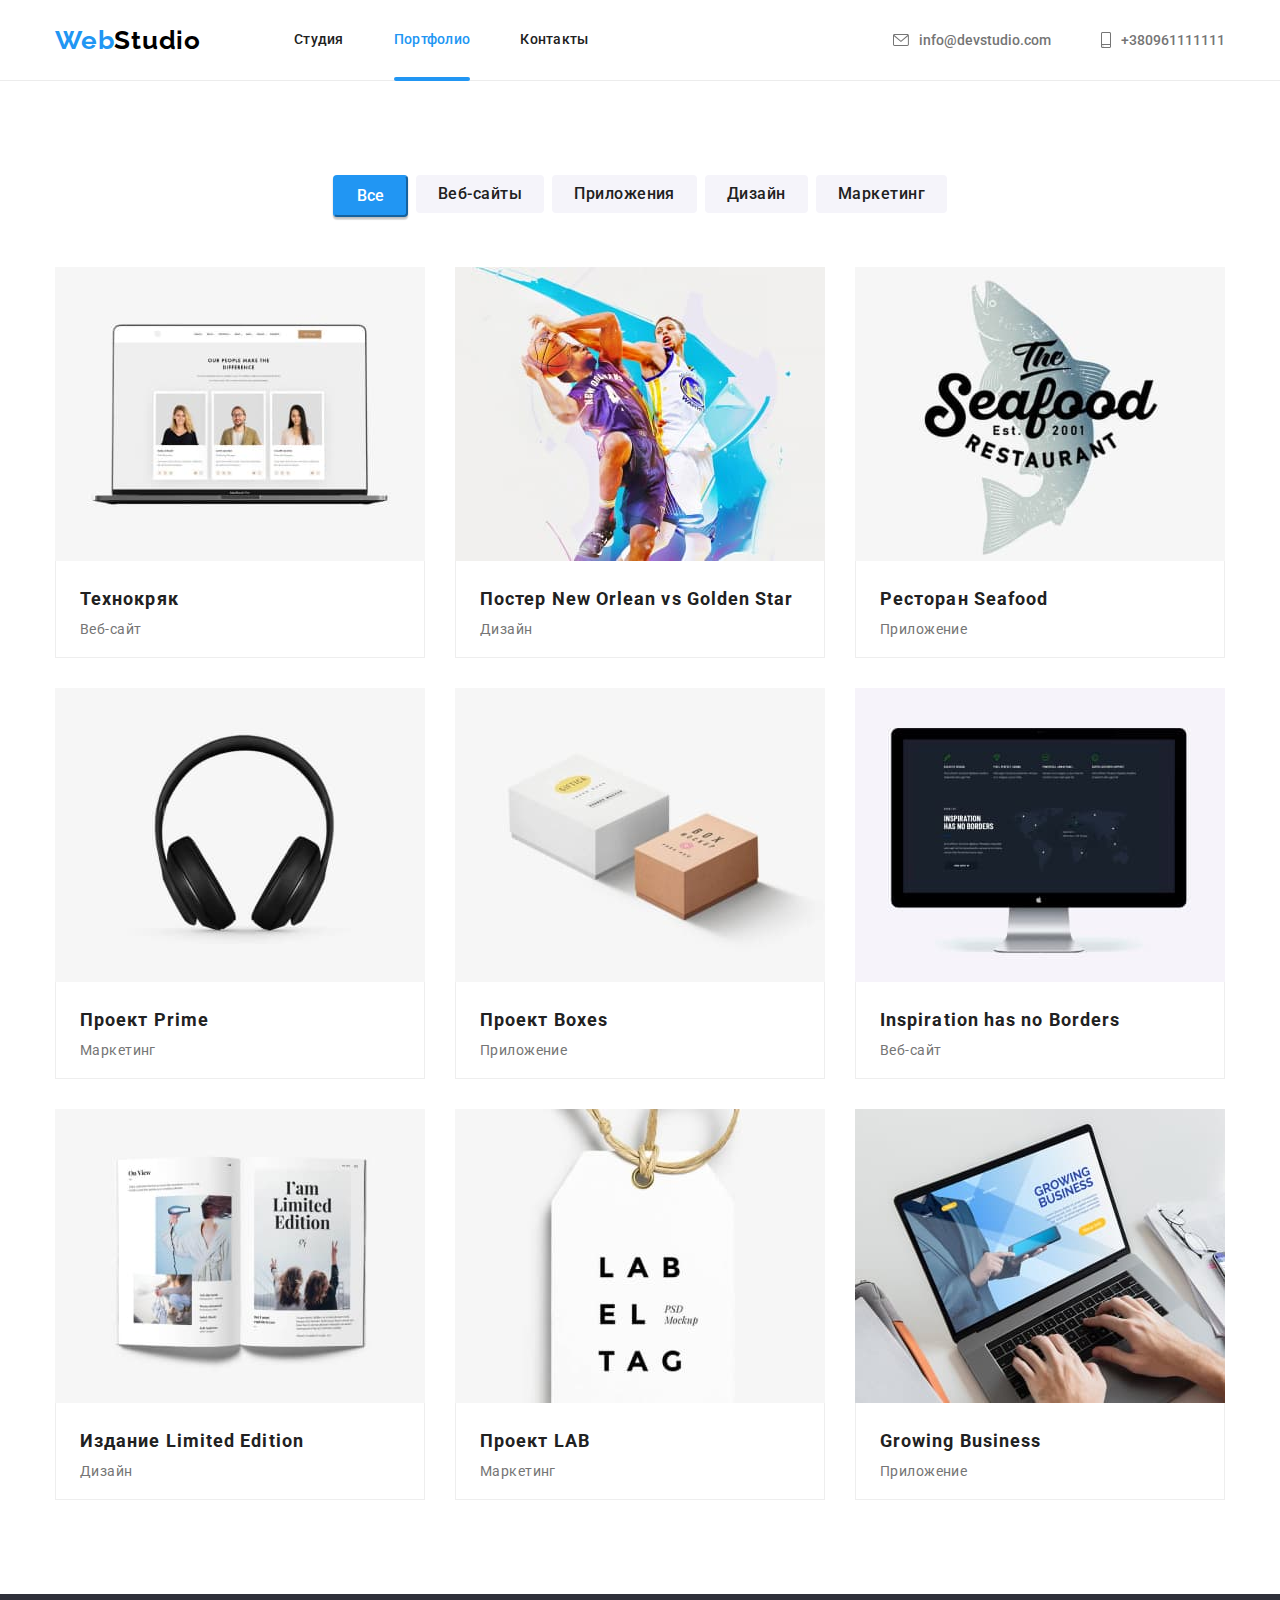
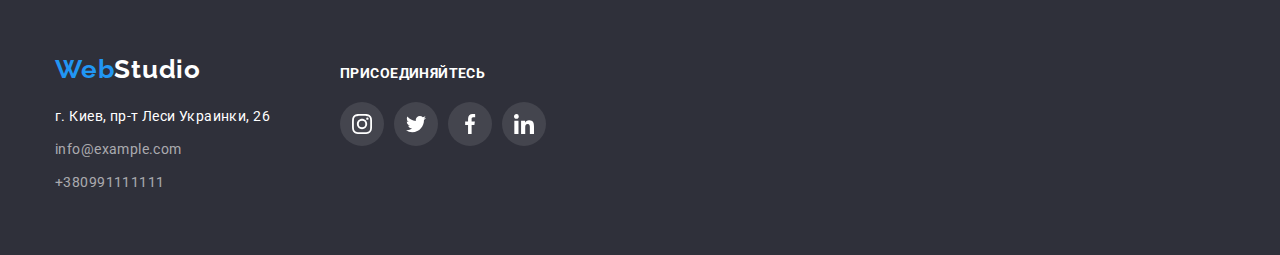
==== portfolio.html @ b9262721 "hw6" ====
<!DOCTYPE html>
<html lang="ru">
  <head>
    <meta charset="UTF-8" />
    <meta http-equiv="X-UA-Compatible" content="IE=edge" />
    <meta name="viewport" content="width=device-width, initial-scale=1.0" />
    <title>portfolio</title>
    <link
      href="https://fonts.googleapis.com/css2?family=Raleway:wght@700&family=Roboto:wght@400;500;700;900&display=swap"
      rel="stylesheet"
    />
    <link
      rel="stylesheet"
      href="https://cdnjs.cloudflare.com/ajax/libs/modern-normalize/1.1.0/modern-normalize.min.css"
    />
    <link rel="stylesheet" href="./css/styles.css" />
  </head>
  <body>
    <header class="header">
      <div class="container main-nav">
        <nav class="nav">
          <a class="link link-logo logo" href="./index.html" lang="en"
            >Web<span class="logo-header">Studio</span></a
          >
          <ul class="list-nav">
            <li class="item"><a class="link" href="./index.html">Студия</a></li>
            <li class="item">
              <a class="link-active" href="./portfolio.html">Портфолио</a>
            </li>
            <li class="item"><a class="link" href="#contacts">Контакты</a></li>
          </ul>
        </nav>
        <!-- contacts -->
        <ul class="list-contacts">
          <li class="item item-contacts">
            <a
              class="link link-contacts"
              href="mailto:info@devstudio.com"
              title="написать письмо"
            >
              <svg class="header-icon" width="16" height="12">
                <use href="./image/icon.svg#icon-envelope"></use>
              </svg>
              info@devstudio.com</a
            >
          </li>
          <li class="item item-contacts">
            <a
              class="link link-contacts"
              href="tel:+380961111111"
              title="позвонить"
            >
              <svg class="header-icon" width="10" height="16">
                <use href="./image/icon.svg#icon-smartphone"></use>
              </svg>
              +380961111111</a
            >
          </li>
        </ul>
      </div>
    </header>
    <main>
      <section class="section portfolio">
        <div class="container">
          <h1 class="title-section">Портфолио</h1>
          <ul class="list filter">
            <li class="item-button item">
              <button class="button-active" type="button">Все</button>
            </li>
            <li class="item-button item">
              <button class="button-portfolio" type="button">Веб-сайты</button>
            </li>
            <li class="item-button item">
              <button class="button-portfolio" type="button">Приложения</button>
            </li>
            <li class="item-button item">
              <button class="button-portfolio" type="button">Дизайн</button>
            </li>
            <li class="item-button item">
              <button class="button-portfolio" type="button">Маркетинг</button>
            </li>
          </ul>
          <ul class="list-example">
            <li class="item-example item">
              <a class="link-example link" href="./portfolio.html">
                <div class="example-card-thumb">
                  <img
                    class="image"
                    src="./image/portfolio-1.jpg"
                    alt="Технокряк"
                    width="370"
                    height="294"
                  />
                  <div class="overlay-example">
                    <p class="example-text-thumb">
                      Ресурс предлагает комплексные предложения с разным уровнем
                      функционала и сервисов. Все это позволит посетителю
                      получить исчерпывающие сведения о компании или частном
                      лице.
                    </p>
                  </div>
                </div>
                <div class="example-card">
                  <h2 class="example-title title">Технокряк</h2>
                  <p class="text">Веб-сайт</p>
                </div>
              </a>
            </li>
            <li class="item-example item">
              <a class="link-example link" href="./portfolio.html">
                <div class="example-card-thumb">
                  <img
                    class="image"
                    src="./image/portfolio-2.jpg"
                    alt="Постер New Orlean vs Golden Star"
                    width="370"
                    height="294"
                  />
                  <div class="overlay-example">
                    <p class="example-text-thumb">
                      Ресурс предлагает комплексные предложения с разным уровнем
                      функционала и сервисов. Все это позволит посетителю
                      получить исчерпывающие сведения о компании или частном
                      лице.
                    </p>
                  </div>
                </div>
                <div class="example-card">
                  <h2 class="example-title title">
                    Постер <span lang="en">New Orlean vs Golden Star</span>
                  </h2>
                  <p class="text">Дизайн</p>
                </div>
              </a>
            </li>
            <li class="item-example item">
              <a class="link-example link" href="./portfolio.html">
                <div class="example-card-thumb">
                  <img
                    class="image"
                    src="./image/portfolio-3.jpg"
                    alt="Ресторан Seafood"
                    width="370"
                    height="294"
                  />
                  <div class="overlay-example">
                    <p class="example-text-thumb">
                      Ресурс предлагает комплексные предложения с разным уровнем
                      функционала и сервисов. Все это позволит посетителю
                      получить исчерпывающие сведения о компании или частном
                      лице.
                    </p>
                  </div>
                </div>
                <div class="example-card">
                  <h2 class="example-title title">
                    Ресторан <span lang="en">Seafood</span>
                  </h2>
                  <p class="text">Приложение</p>
                </div>
              </a>
            </li>
            <li class="item-example item">
              <a class="link-example link" href="./portfolio.html">
                <div class="example-card-thumb">
                  <img
                    class="image"
                    src="./image/portfolio-4.jpg"
                    alt="Проект Prime"
                    width="370"
                    height="294"
                  />
                  <div class="overlay-example">
                    <p class="example-text-thumb">
                      Ресурс предлагает комплексные предложения с разным уровнем
                      функционала и сервисов. Все это позволит посетителю
                      получить исчерпывающие сведения о компании или частном
                      лице.
                    </p>
                  </div>
                </div>
                <div class="example-card">
                  <h2 class="example-title title">
                    Проект <span lang="en">Prime</span>
                  </h2>
                  <p class="text">Маркетинг</p>
                </div>
              </a>
            </li>
            <li class="item-example item">
              <a class="link-example link" href="./portfolio.html">
                <div class="example-card-thumb">
                  <img
                    class="image"
                    src="./image/portfolio-5.jpg"
                    alt="Проект Boxes"
                    width="370"
                    height="294"
                  />
                  <div class="overlay-example">
                    <p class="example-text-thumb">
                      Ресурс предлагает комплексные предложения с разным уровнем
                      функционала и сервисов. Все это позволит посетителю
                      получить исчерпывающие сведения о компании или частном
                      лице.
                    </p>
                  </div>
                </div>
                <div class="example-card">
                  <h2 class="example-title title">
                    Проект <span lang="en">Boxes</span>
                  </h2>
                  <p class="text">Приложение</p>
                </div>
              </a>
            </li>
            <li class="item-example item">
              <a class="link-example link" href="./portfolio.html">
                <div class="example-card-thumb">
                  <img
                    class="image"
                    src="./image/portfolio-6.jpg"
                    alt="Inspiration has no Borders"
                    width="370"
                    height="294"
                  />
                  <div class="overlay-example">
                    <p class="example-text-thumb">
                      Ресурс предлагает комплексные предложения с разным уровнем
                      функционала и сервисов. Все это позволит посетителю
                      получить исчерпывающие сведения о компании или частном
                      лице.
                    </p>
                  </div>
                </div>
                <div class="example-card">
                  <h2 class="example-title title" lang="en">
                    Inspiration has no Borders
                  </h2>
                  <p class="text">Веб-сайт</p>
                </div>
              </a>
            </li>
            <li class="item-example item">
              <a class="link-example link" href="./portfolio.html">
                <div class="example-card-thumb">
                  <img
                    class="image"
                    src="./image/portfolio-7.jpg"
                    alt="Издание Limited Edition"
                    width="370"
                    height="294"
                  />
                  <div class="overlay-example">
                    <p class="example-text-thumb">
                      Ресурс предлагает комплексные предложения с разным уровнем
                      функционала и сервисов. Все это позволит посетителю
                      получить исчерпывающие сведения о компании или частном
                      лице.
                    </p>
                  </div>
                </div>
                <div class="example-card">
                  <h2 class="example-title title">
                    Издание <span lang="en">Limited Edition</span>
                  </h2>
                  <p class="text">Дизайн</p>
                </div>
              </a>
            </li>
            <li class="item-example item">
              <a class="link-example link" href="./portfolio.html">
                <div class="example-card-thumb">
                  <img
                    class="image image"
                    src="./image/portfolio-8.jpg"
                    alt="Проект LAB"
                    width="370"
                    height="294"
                  />
                  <div class="overlay-example">
                    <p class="example-text-thumb">
                      Ресурс предлагает комплексные предложения с разным уровнем
                      функционала и сервисов. Все это позволит посетителю
                      получить исчерпывающие сведения о компании или частном
                      лице.
                    </p>
                  </div>
                </div>
                <div class="example-card">
                  <h2 class="example-title title">
                    Проект <span class="part-name" lang="en">LAB</span>
                  </h2>
                  <p class="text">Маркетинг</p>
                </div>
              </a>
            </li>
            <li class="item-example item">
              <a class="link-example link" href="./portfolio.html">
                <div class="example-card-thumb">
                  <img
                    class="image"
                    src="./image/portfolio-9.jpg"
                    alt="Growing Business"
                    width="370"
                    height="294"
                  />
                  <div class="overlay-example">
                    <p class="example-text-thumb">
                      Ресурс предлагает комплексные предложения с разным уровнем
                      функционала и сервисов. Все это позволит посетителю
                      получить исчерпывающие сведения о компании или частном
                      лице.
                    </p>
                  </div>
                </div>
                <div class="example-card">
                  <h2 class="example-title title" lang="en">
                    Growing Business
                  </h2>
                  <p class="text">Приложение</p>
                </div>
              </a>
            </li>
          </ul>
        </div>
      </section>
    </main>
    <footer class="footer">
      <div class="container footer-container">
        <div class="footer-contacts-part">
          <a class="link logo logo-link" href="index.html" lang="en"
            >Web<span class="logo-footer">Studio</span>
          </a>
          <address class="address">
            <p class="address-link-first">г. Киев, пр-т Леси Украинки, 26</p>
            <ul class="list">
              <li class="address-item item">
                <a class="address-link" href="mailto:info@example.com"
                  >info@example.com</a
                >
              </li>
              <li class="address-item item">
                <a class="address-link" href="tel:+380991111111"
                  >+380991111111</a
                >
              </li>
            </ul>
          </address>
        </div>
        <div class="footer-soc-part">
          <h2 class="footer-soc-title title">Присоединяйтесь</h2>
          <ul class="footer-soc-list list">
            <li class="footer-soc-item item">
              <a class="footer-soc-link link" href="">
                <svg class="icon-soc" width="20" height="20">
                  <use href="./image/icon.svg#icon-instagram"></use>
                </svg>
              </a>
            </li>
            <li class="footer-soc-item item">
              <a class="footer-soc-link link" href="">
                <svg class="icon-soc" width="20" height="20">
                  <use href="./image/icon.svg#icon-twitter"></use>
                </svg>
              </a>
            </li>
            <li class="footer-soc-item item">
              <a class="footer-soc-link link" href="">
                <svg class="icon-soc" width="20" height="20">
                  <use href="./image/icon.svg#icon-facebook"></use>
                </svg>
              </a>
            </li>
            <li class="footer-soc-item item">
              <a class="footer-soc-link link" href="">
                <svg class="icon-soc" width="20" height="20">
                  <use href="./image/icon.svg#icon-linkedin"></use>
                </svg>
              </a>
            </li>
          </ul>
        </div>
      </div>
    </footer>
  </body>
</html>
---- css/styles.css ----
:root {
  --main-color: #212121;
  --secondary-color: #757575;
  --accent-color: #2196f3;
  --white-color: #ffffff;
  --white-alfa-color: rgba(255, 255, 255, 0.6);
  --black-color: #000000;
  --bg-main-color: #ffffff;
  --bg-light-color: #f5f4fa;
  --bg-dark-color: #2f303a;
  --bg-accent-color: #2196f3;
  --bg-accent-color-button: #188ce8;
  --border-card-color: #eeeeee;
  --soc-icon-color-main: #afb1b8;
  --soc-bg-footer: rgba(255, 255, 255, 0.1);
}
/* reset style */
p,
h1,
h2,
h3,
h4,
h5,
h6,
ul {
  margin: 0;
  padding: 0;
}
.container {
  width: 1200px;
  padding-left: 15px;
  padding-right: 15px;
  margin: 0 auto;
}
.section {
  padding-top: 94px;
  padding-bottom: 94px;
}
body {
  background-color: var(--bg-main-color);
  color: var(--main-color);
  font-family: "Roboto", sans-serif;
  font-size: 14px;
}
.hero,
.footer {
  background-color: var(--bg-dark-color);
}
.team {
  background-color: var(--bg-light-color);
}
.link {
  font-weight: 500;
  color: var(--main-color);
  text-decoration: none;

  transition: color 250ms cubic-bezier(0.4, 0, 0.2, 1),
    background-color 250ms cubic-bezier(0.4, 0, 0.2, 1),
    box-shadow 250ms cubic-bezier(0.4, 0, 0.2, 1);
}
.item {
  list-style-type: none;
}
/* header */
.header {
  border-bottom: 1px solid #ececec;
}
.main-nav,
.nav {
  display: flex;
  align-items: center;
}
/* Логотип */
.logo {
  display: block;
  color: var(--accent-color);
  font-family: "Raleway", sans-serif;
  font-weight: 700;
  font-size: 26px;
  line-height: 1.19;
  letter-spacing: 0.03em;
}
.logo-header {
  color: var(--black-color);
}
.link-logo {
  padding-top: 24px;
  padding-bottom: 24px;
}
/* site-nav */
.list-nav {
  display: flex;
  margin-left: 93px;
}
.list-nav .item:not(:last-child),
.list-contacts .item:not(:last-child) {
  margin-right: 50px;
}
.link-contacts {
  display: flex;
  align-items: center;
  color: var(--secondary-color);

  transition: color 250ms cubic-bezier(0.4, 0, 0.2, 1),
    background-color 250ms cubic-bezier(0.4, 0, 0.2, 1),
    box-shadow 250ms cubic-bezier(0.4, 0, 0.2, 1);
}
.list-nav .link,
.list-nav .link-active,
.link-contacts .link {
  display: block;
  padding-top: 32px;
  padding-bottom: 32px;
  font-weight: 500;
  font-size: 14px;
  line-height: 1.14;
  letter-spacing: 0.02em;
}
.link-active {
  position: relative;
}
.link-active::after {
  position: absolute;
  content: "";
  display: block;
  bottom: -1px;
  left: 0;
  width: 100%;
  height: 4px;
  border-radius: 2px;
  background-color: var(--accent-color);
}
.list-contacts {
  display: flex;
  margin-left: auto;
}
.link-contacts {
  display: flex;
  align-items: center;
  color: var(--secondary-color);
}
.header-icon {
  fill: currentColor;
  margin-right: 10px;
}
.link-active {
  font-weight: 500;
  color: var(--accent-color);
  text-decoration: none;
}
/*---modal---*/
.backdrop {
  position: fixed;
  top: 0;
  left: 0;
  width: 100%;
  height: 100%;
  z-index: 1;
  opacity: 1;
  transition: opacity 250ms cubic-bezier(0.4, 0, 0.2, 1),
    visibility 250ms cubic-bezier(0.4, 0, 0.2, 1);
  background-color: rgba(0, 0, 0, 0.2);
}
.backdrop.is-hidden {
  visibility: hidden;
  opacity: 0;
  pointer-events: none;
}
.modal {
  position: absolute;
  top: 50%;
  left: 50%;
  border-radius: 4px;
  box-shadow: 0px 1px 3px rgba(0, 0, 0, 0.12), 0px 1px 1px rgba(0, 0, 0, 0.14),
    0px 2px 1px rgba(0, 0, 0, 0.2);
  width: 528px;
  height: 581px;
  transform: translate(-50%, -50%);
  transition: transform 250ms cubic-bezier(0.4, 0, 0.2, 1);
  background-color: var(--bg-main-color);
}
.button-close {
  position: absolute;
  top: 8px;
  right: 8px;
  display: flex;
  align-items: center;
  justify-content: center;
  width: 30px;
  height: 30px;
  padding: 0;
  border-radius: 50%;
  border: 1px solid rgba(0, 0, 0, 0.1);

  cursor: pointer;
  background-color: var(--bg-main-color);
}
.button-active {
  padding: 6px 22px;
  display: block;
  font-weight: 500;
  font-size: 16px;
  line-height: 1.63;
  border-radius: 4px;
  text-align: center;
  cursor: pointer;
  background-color: var(--bg-accent-color);
  color: var(--white-color);
  text-decoration: none;
  border-radius: 4px;
  border-color: var(--accent-color);
  box-shadow: 0px 3px 1px rgba(0, 0, 0, 0.1), 0px 1px 2px rgba(0, 0, 0, 0.08),
    0px 2px 2px rgba(0, 0, 0, 0.12);
}
.list-nav .link:hover,
.list-nav .link:focus,
.list-contacts .link:hover,
.list-contacts .link:focus {
  color: var(--accent-color);
  fill: currentColor;
}
/* section */
.hero {
  max-width: 1600px;
  height: 600px;
  margin-left: auto;
  margin-right: auto;
  background-image: linear-gradient(
      rgba(47, 48, 58, 0.4),
      rgba(47, 48, 58, 0.4)
    ),
    url(../image/hero.jpg);
  background-position: center;
  background-size: cover;
  background-repeat: no-repeat;
  padding-top: 200px;
  padding-bottom: 200px;
}
.title {
  text-align: center;
  max-width: 696px;
  margin-left: auto;
  margin-right: auto;
}
.hero .title {
  color: var(--white-color);
  font-weight: 900;
  font-size: 44px;
  line-height: 1.36;
  letter-spacing: 0.06em;
  text-transform: uppercase;
}
.icon-thumb {
  display: flex;
  justify-content: center;
  align-items: center;
  height: 120px;
  border-radius: 4px;
  background-color: var(--bg-light-color);
  margin-bottom: 30px;
}
.icon-features {
  width: 70px;
  height: 70px;
}
.item-features {
  flex-basis: calc((100%-90px) / 4);
}
.features-list {
  display: flex;
}
.features-list .item-features:not(:last-child) {
  margin-right: 30px;
}
.features-list .item {
  width: 270px;
}
.text-features {
  font-weight: 400;
  font-size: 14px;
  line-height: 1.71;
  letter-spacing: 0.03em;
  color: var(--secondary-color);
  margin-top: 10px;
}
.title-features {
  font-weight: 700;
  font-size: 14px;
  line-height: 1.14;
  letter-spacing: 0.03em;
  text-transform: uppercase;
  color: var(--main-color);
}
.section-activity {
  padding-top: 0px;
}
.list-activity {
  display: flex;
  list-style: none;
}
.list-activity .item-image:not(:last-child) {
  margin-right: 30px;
}
.item-image {
  position: relative;
}
.text-activity {
  content: "";
  position: absolute;
  display: flex;
  font-style: normal;
  align-items: center;
  justify-content: center;
  text-align: center;

  width: 100%;
  height: 70px;
  bottom: 0;
  right: 0;
  font-weight: 700;
  line-height: 16px;
  letter-spacing: 0.03em;
  text-transform: uppercase;
  color: var(--bg-main-color);
  background-color: rgba(47, 48, 58, 0.8);
}
.button-icon {
  display: flex;
  justify-content: center;
  align-items: center;
  width: 44px;
  height: 44px;
  border-radius: 50%;
  fill: var(--soc-icon-color-main);
  transition: color 250ms cubic-bezier(0.4, 0, 0.2, 1),
    background-color 250ms cubic-bezier(0.4, 0, 0.2, 1),
    box-shadow 250ms cubic-bezier(0.4, 0, 0.2, 1);
}
.button-icon:not(:last-child) {
  margin-right: 10px;
}
.button-icon:hover,
.button-icon:focus {
  fill: var(--bg-main-color);
  background-color: var(--accent-color);
}
.soc-list {
  display: flex;
  justify-content: center;
  list-style: none;
  padding-top: 16px;
}
.soc-icon {
  width: 20px;
  height: 20px;
}
.soc-item:not(:last-child) {
  margin-right: 10px;
}
.item-team {
  flex-basis: calc((100%-90px) / 4);
  background-color: var(--bg-main-color);
  list-style-type: none;
  box-shadow: 0px 1px 3px rgba(0, 0, 0, 0.12), 0px 1px 1px rgba(0, 0, 0, 0.14),
    0px 2px 1px rgba(0, 0, 0, 0.2);
  border-radius: 0px 0px 4px 4px;
}
.list-team .item-team:not(:last-child) {
  margin-right: 30px;
}
.title-card {
  padding: 30px;
}
.speciality {
  font-weight: 400;
  font-size: 16px;
  letter-spacing: 0.03em;
  color: var(--secondary-color);
  text-align: center;
}
.list-team {
  display: flex;
}
.iteam-team {
  margin-right: 30px;
}
.name {
  font-weight: 500;
  font-size: 16px;
  text-align: center;
  letter-spacing: 0.03em;
  color: var(--main-color);
  margin-bottom: 10px;
}
.title-section {
  font-size: 0%;
}
.title-team,
.title-activity {
  margin-bottom: 50px;
  font-size: 36px;
  line-height: 1.17;
  text-align: center;
}
.title-name {
  font-weight: 500;
  font-size: 16px;
  line-height: 1.18;
  text-align: center;
}
.list-example .title {
  font-size: 18px;
  line-height: 2;
  letter-spacing: 0.06em;
  text-align: left;
}
.example-title {
  margin-bottom: 4px;
  font-size: 18px;
  line-height: 2;
  letter-spacing: 0.06em;
  text-align: left;
}
.title .part-name {
  text-transform: uppercase;
}
.image {
  display: block;
  max-width: 100%;
  height: auto;
}
/* clients */
.title-clients {
  text-align: center;
  margin-bottom: 50px;
  font-size: 36px;
  line-height: 1.17;
  letter-spacing: 0.03em;
}
.list-clients {
  display: flex;
  justify-content: center;
  list-style: none;
  margin-right: calc(-1 * 30px);
}
.item-clients {
  flex-basis: calc((100%-150px) / 6);
  margin-right: 30px;
}
.link-clients {
  display: flex;
  width: 170px;
  height: 92px;
  justify-content: center;
  align-items: center;
  border: 1px solid var(--soc-icon-color-main);
  border-radius: 3px;
  fill: var(--soc-icon-color-main);
  transition: color 250ms cubic-bezier(0.4, 0, 0.2, 1),
    background-color 250ms cubic-bezier(0.4, 0, 0.2, 1),
    box-shadow 250ms cubic-bezier(0.4, 0, 0.2, 1);
}
.link-clients:hover,
.link-clients:focus {
  fill: var(--accent-color);
  border: 1px solid var(--accent-color);
}
.logo-company {
  background-size: contain;
}

/* button */
.button-studio {
  display: block;
  margin-top: 30px;
  margin-left: auto;
  margin-right: auto;
  height: 50px;
  min-width: 200px;
  font-weight: 700;
  font-size: 16px;
  line-height: 1.88;
  border-radius: 4px;
  border-color: var(--accent-color);
  text-align: center;
  cursor: pointer;
  letter-spacing: 0.06em;
  color: var(--white-color);
  background-color: var(--bg-accent-color);
  letter-spacing: 0.06em;
  transition: color 250ms cubic-bezier(0.4, 0, 0.2, 1),
    background-color 250ms cubic-bezier(0.4, 0, 0.2, 1),
    box-shadow 250ms cubic-bezier(0.4, 0, 0.2, 1);
}
.button-studio:hover,
.button-studio:focus {
  background-color: var(--bg-accent-color-button);
  border-color: var(--accent-color);
}
.button-portfolio {
  padding: 6px 22px;
  display: block;
  font-weight: 500;
  font-size: 16px;
  line-height: 1.63;
  border-radius: 4px;
  text-align: center;
  cursor: pointer;
  color: var(--main-color);
  background: var(--bg-light-color);
  letter-spacing: 0.03em;
  border: 0;
  transition: color 250ms cubic-bezier(0.4, 0, 0.2, 1),
    background-color 250ms cubic-bezier(0.4, 0, 0.2, 1),
    box-shadow 250ms cubic-bezier(0.4, 0, 0.2, 1);
}
.button-portfolio:hover,
.button-portfolio:focus {
  background-color: var(--bg-accent-color);
  color: var(--white-color);
  box-shadow: 0px 3px 1px rgba(0, 0, 0, 0.1), 0px 1px 2px rgba(0, 0, 0, 0.08),
    0px 2px 2px rgba(0, 0, 0, 0.12);
}
.portfolio .text {
  font-weight: 400;
  color: var(--secondary-color);
  letter-spacing: 0.03em;
}
/* portfolio */
.filter {
  margin-bottom: 50px;
  display: flex;
  justify-content: center;
}
.item-filter:not(:last-child) {
  margin-right: 8px;
}
.item-button:not(:last-child) {
  margin-right: 8px;
}
.item-button {
  border: 0;
}
.list-example {
  display: flex;
  flex-wrap: wrap;
}
.list-example.item-example {
  flex-basis: calc((100%-60px) / 3);
  margin-right: 30px;
  margin-bottom: 30px;

  transition: box-shadow 250ms cubic-bezier(0.4, 0, 0.2, 1);
}
.item-example:not(:nth-child(3n)) {
  margin-right: 30px;
}
.item-example:not(:nth-last-child(-n + 3)) {
  margin-bottom: 30px;
}
.example-card {
  padding: 20px 24px;
  border-right: 1px solid var(--border-card-color);
  border-bottom: 1px solid var(--border-card-color);
  border-left: 1px solid var(--border-card-color);
}
.example-card-thumb {
  position: relative;
  overflow: hidden;
}
.overlay-example {
  position: absolute;
  content: "";
  top: 0;
  left: 0;
  transform: translateY(100%);
  display: inline-block;
  width: 100%;
  height: 100%;
  background-color: rgba(33, 150, 243, 0.9);
  transition: transform 250ms cubic-bezier(0.4, 0, 0.2, 1);
}
.example-text-thumb {
  position: absolute;
  content: "";
  top: 63px;
  left: 24px;
  right: 24px;
  bottom: 63px;
  font-size: 18px;
  line-height: 1.56;
  color: var(--bg-main-color);
}
.item-example:hover .overlay-example {
  transform: translateY(0);
}
.link-example {
  display: block;
}
.link-example:hover,
.link-example:focus {
  box-shadow: 0px 1px 1px rgba(0, 0, 0, 0.12), 0px 4px 4px rgba(0, 0, 0, 0.06),
    1px 4px 6px rgba(0, 0, 0, 0.16);
}
/* footer */
.logo-link {
  margin-bottom: 20px;
}
.footer {
  padding-top: 60px;
  padding-bottom: 60px;
  background-color: var(--bg-dark-color);
}
.logo-footer {
  color: var(--white-color);
  margin-bottom: 20px;
}
.address-link {
  color: var(--white-alfa-color);
  font-style: normal;
  font-weight: 400;
  font-size: 14px;
  line-height: 1.71;
  letter-spacing: 0.03em;
  text-decoration: none;
  transition: color 250ms cubic-bezier(0.4, 0, 0.2, 1),
    background-color 250ms cubic-bezier(0.4, 0, 0.2, 1),
    box-shadow 250ms cubic-bezier(0.4, 0, 0.2, 1);
}
.address-link-first {
  font-style: normal;
  font-weight: 400;
  font-size: 14px;
  line-height: 1.71;
  letter-spacing: 0.03em;
  color: var(--white-color);
}
.address-link:hover,
.address-link:focus {
  color: var(--bg-accent-color);
}
.address-item {
  margin-top: 9px;
}
.footer-soc-part {
  display: block;
}
.footer-soc-title {
  text-align: start;
  margin-bottom: 20px;
  font-size: 14px;
  line-height: 1.14;
  letter-spacing: 0.03em;
  text-transform: uppercase;
  color: var(--white-color);
}
.footer-soc-list {
  display: flex;
}
.footer-soc-item:not(:last-child) {
  margin-right: 10px;
}
.footer-soc-link {
  display: flex;
  justify-content: center;
  align-items: center;
  width: 44px;
  height: 44px;
  border-radius: 50%;
  fill: var(--bg-main-color);
  background-color: var(--soc-bg-footer);
  transition: color 250ms cubic-bezier(0.4, 0, 0.2, 1),
    background-color 250ms cubic-bezier(0.4, 0, 0.2, 1),
    box-shadow 250ms cubic-bezier(0.4, 0, 0.2, 1);
}
.footer-soc-link:hover,
.footer-soc-link:focus {
  fill: var(--bg-main-color);
  background-color: var(--bg-accent-color);
}
.footer-container {
  display: flex;
  align-items: baseline;
}
.footer-contacts-part {
  margin-right: 70px;
}
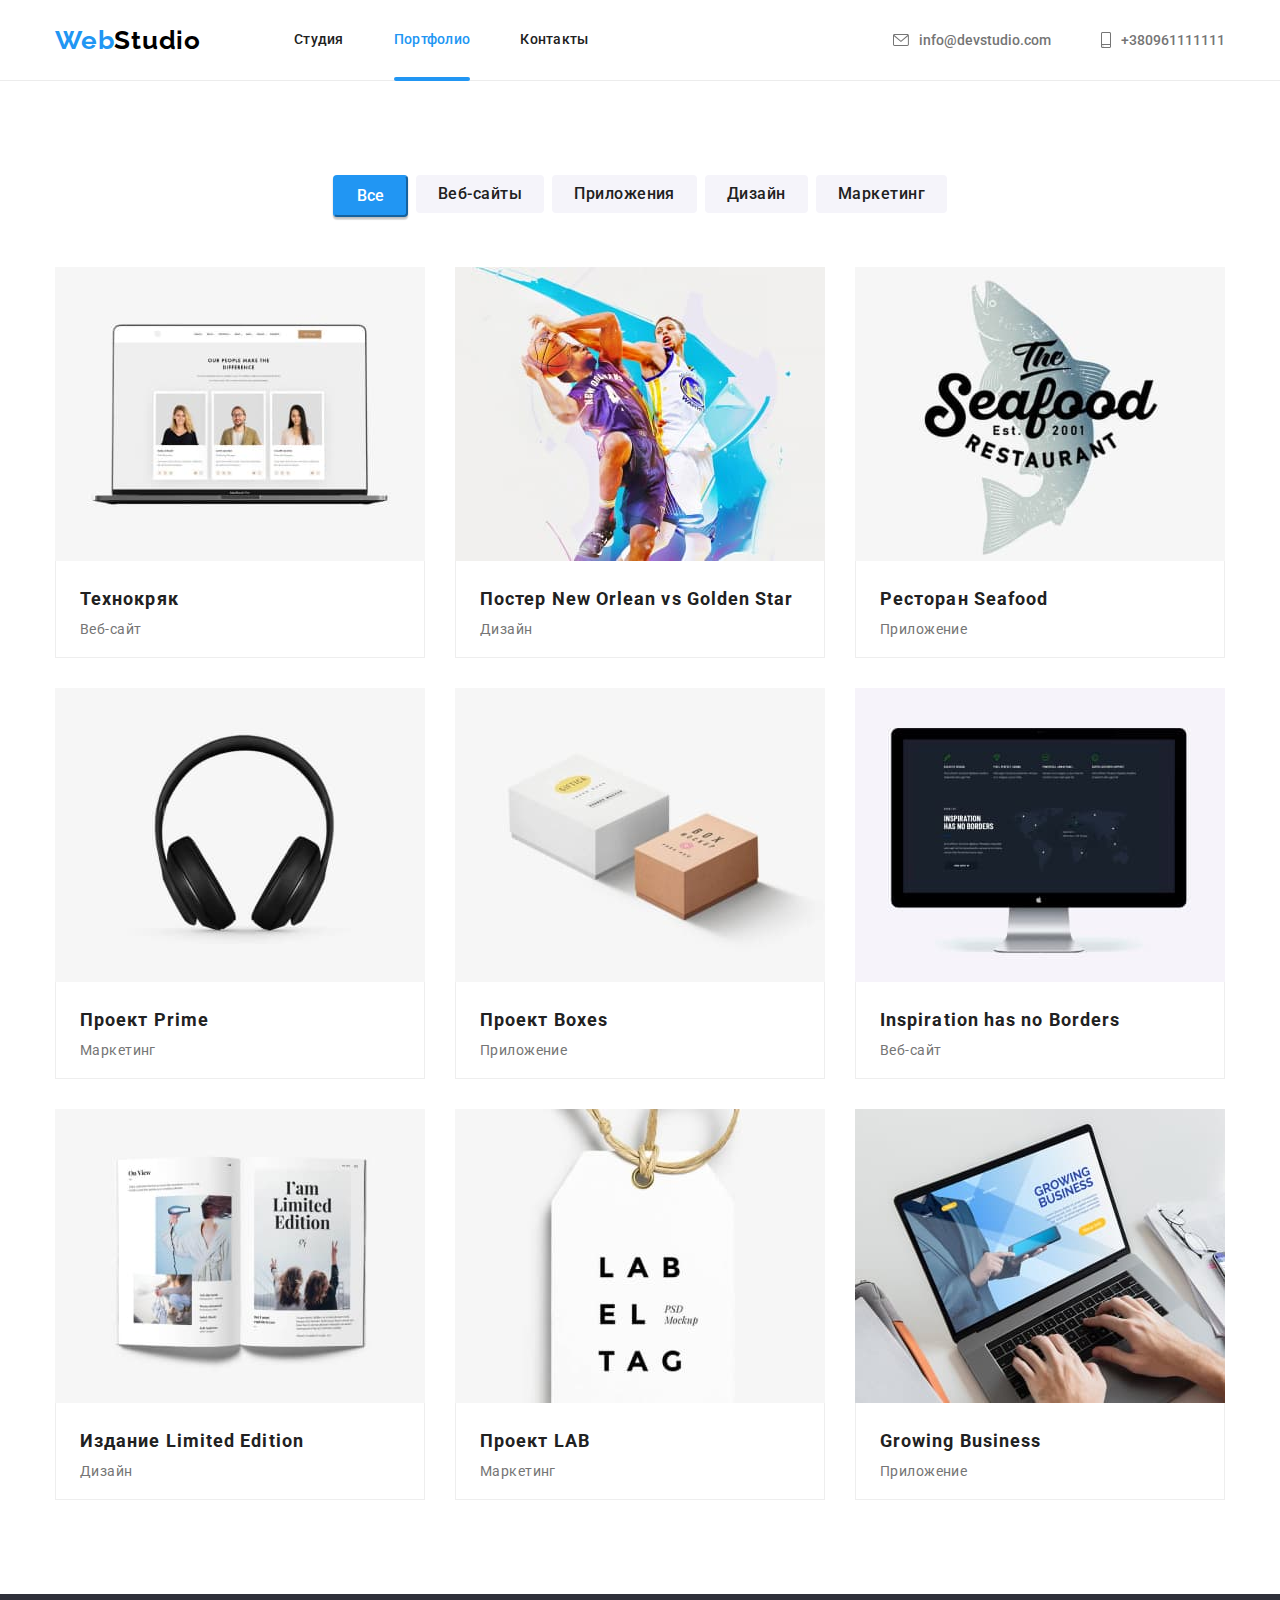
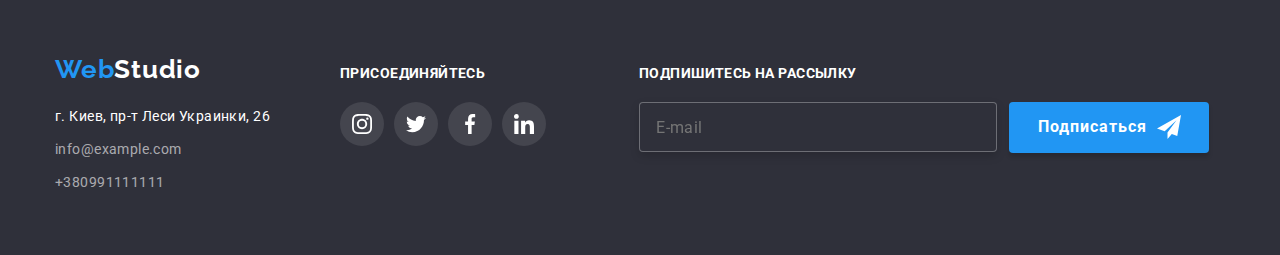
==== commit 3f0bd2d6: "hw6" ====
--- a/portfolio.html
+++ b/portfolio.html
@@ -381,6 +381,23 @@
             </li>
           </ul>
         </div>
+        <div class="subscription-footer">
+          <h2 class="subscription-text">Подпишитесь на рассылку</h2>
+          <form class="subscription-form">
+            <input
+              class="subscription-input"
+              type="email"
+              name="user-email"
+              placeholder="E-mail"
+            />
+            <button class="subscription-button" type="submit">
+              Подписаться
+              <svg class="subscription-icon" width="24" height="24">
+                <use href="./image/icon.svg#footer-icon-send"></use>
+              </svg>
+            </button>
+          </form>
+        </div>
       </div>
     </footer>
   </body>
--- a/css/styles.css
+++ b/css/styles.css
@@ -645,7 +645,8 @@
 .footer-soc-part {
   display: block;
 }
-.footer-soc-title {
+.footer-soc-title,
+.subscription-text {
   text-align: start;
   margin-bottom: 20px;
   font-size: 14px;
@@ -685,3 +686,59 @@
 .footer-contacts-part {
   margin-right: 70px;
 }
+.subscription-footer {
+  margin-left: 93px;
+}
+.subscription-input {
+  width: 358px;
+  height: 50px;
+  padding: 15px 16px;
+  margin-right: 12px;
+  font-weight: 400;
+  font-size: 16px;
+  line-height: 1.25;
+  letter-spacing: 0.03em;
+  border: 1px solid rgba(255, 255, 255, 0.3);
+  filter: drop-shadow(0px 4px 4px rgba(0, 0, 0, 0.15));
+  border-radius: 4px;
+  color: var(--white-alfa-color);
+  background-color: var(--bg-dark-color);
+  transition: border-color 250ms cubic-bezier(0.4, 0, 0.2, 1);
+}
+.subscription-input:hover,
+.subscription-input:focus {
+  border-color: var(--white-alfa-color);
+}
+.subscription-form {
+  display: flex;
+}
+.subscription-button {
+  display: flex;
+  align-items: center;
+  font-weight: 700;
+  font-size: 16px;
+  line-height: 1.89;
+  text-align: center;
+  letter-spacing: 0.06em;
+  padding-top: 10px;
+  padding-right: 28px;
+  padding-bottom: 10px;
+  padding-left: 29px;
+  box-shadow: 0px 4px 4px rgba(0, 0, 0, 0.15);
+  border: 0;
+  border-radius: 4px;
+  color: var(--bg-main-color);
+  background-color: var(--accent-color);
+  transition: background-color 250ms cubic-bezier(0.4, 0, 0.2, 1);
+}
+.subscription-icon {
+  margin-left: 10px;
+}
+.subscription-button:hover,
+.subscription-button:focus {
+  background-color: var(--bg-accent-color-button);
+}
+.subscription-icon {
+  margin-left: 10px;
+  fill: var(--bg-main-color);
+}
